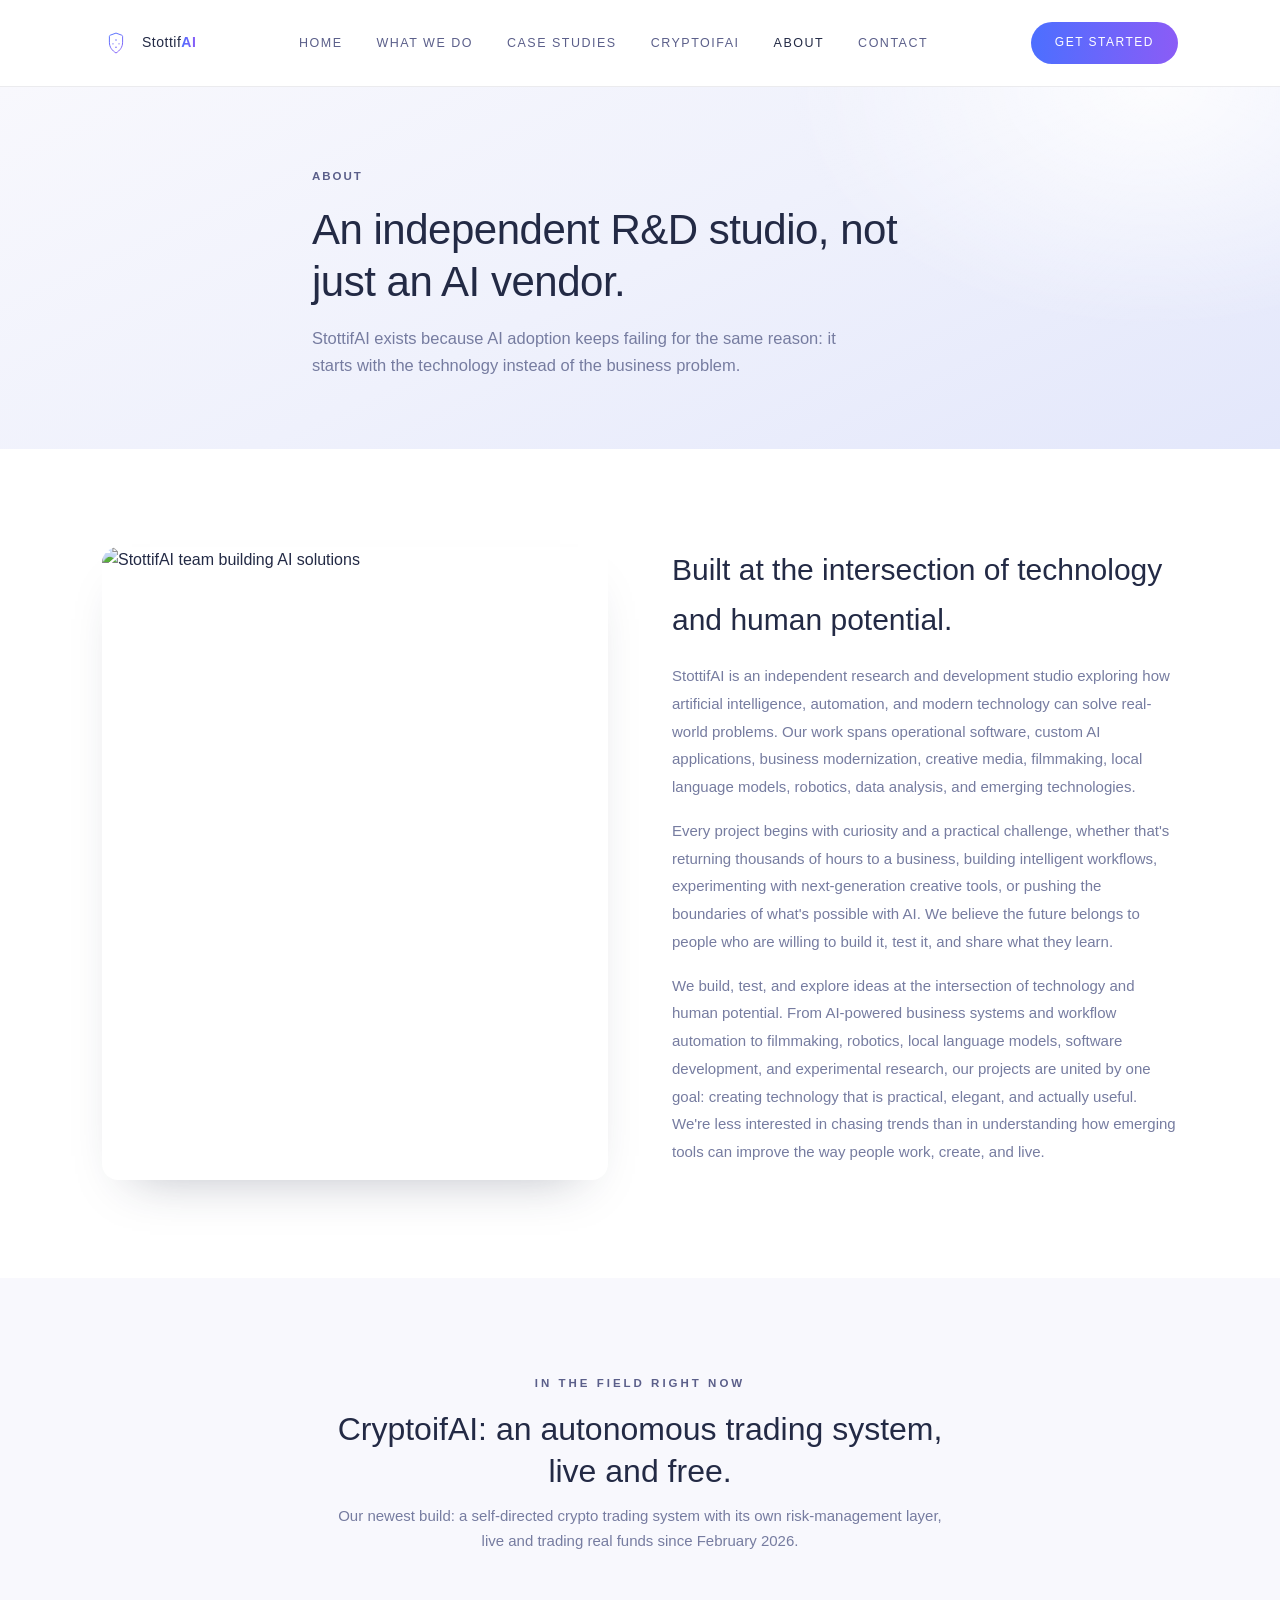
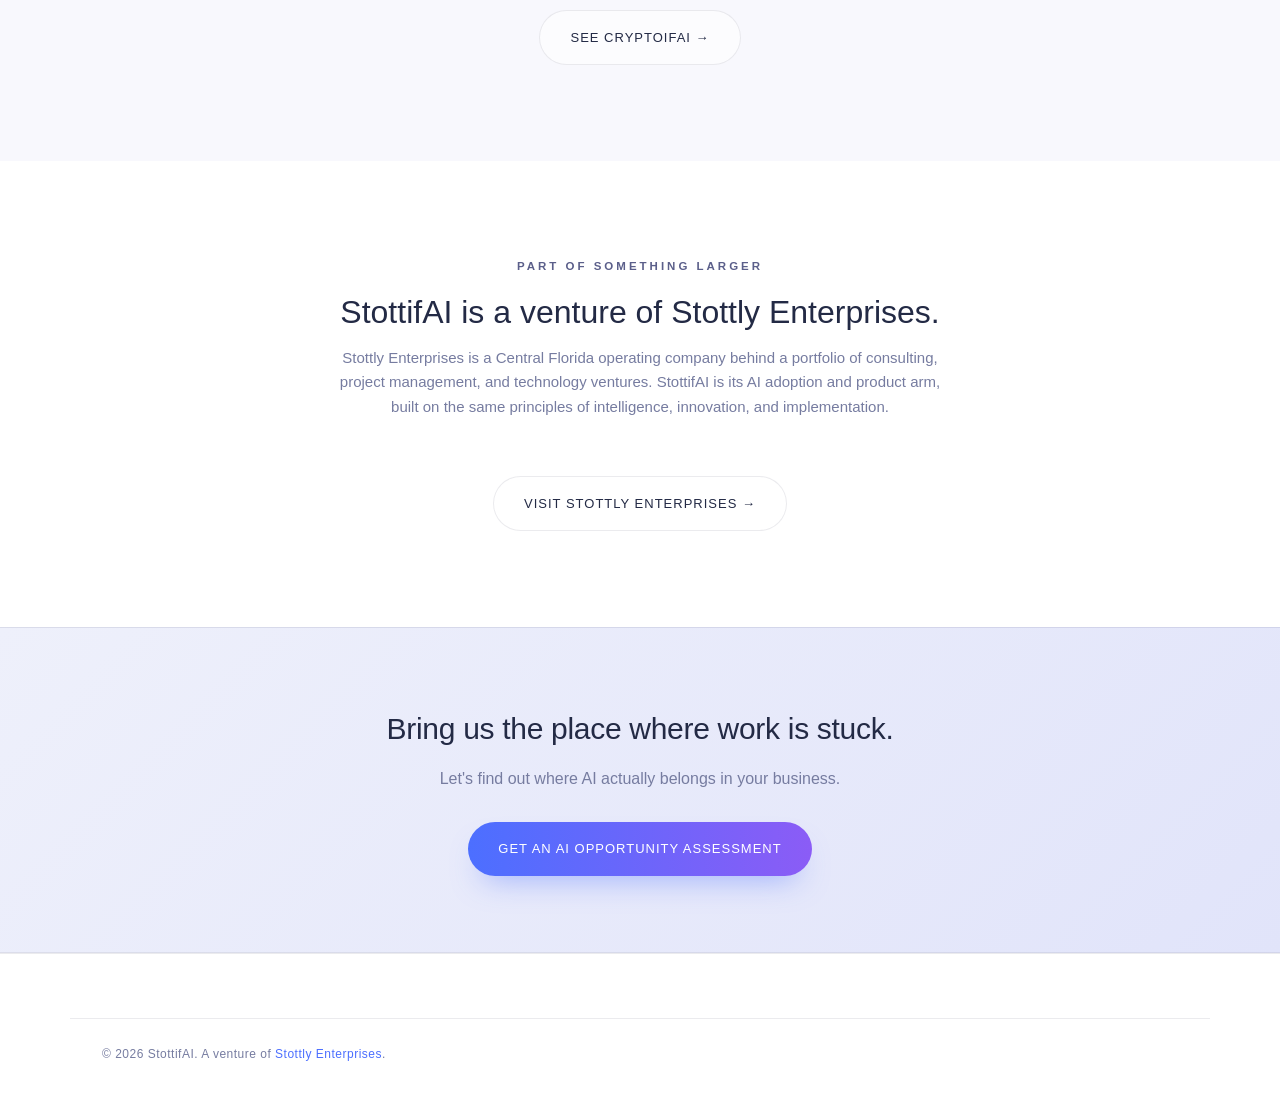
==== about.html @ e6753d16 "Initial StottifAI static site with nav" ====
<!DOCTYPE html>
<html lang="en">
<head>
<meta charset="UTF-8">
<meta name="viewport" content="width=device-width, initial-scale=1.0">
<title>About | StottifAI</title>
<link rel="stylesheet" href="stottifai-style.css">
</head>
<body>
<header class="site-header">
<nav>
  <a class="brand" href="index.html">
    <svg viewBox="0 0 1000 1000" xmlns="http://www.w3.org/2000/svg"><defs><linearGradient id="navgrad" gradientUnits="userSpaceOnUse" x1="264" y1="146" x2="736" y2="858"><stop offset="0%" stop-color="#4C6FFF"/><stop offset="100%" stop-color="#8B5CF6"/></linearGradient></defs><path d="M500,146 L706,222 C724,229 736,246 736,265 L736,470 C736,655 636,770 500,858 C364,770 264,655 264,470 L264,265 C264,246 276,229 294,222 Z" fill="none" stroke="url(#navgrad)" stroke-width="34" stroke-linejoin="round"/><g fill="url(#navgrad)"><circle cx="500" cy="390" r="26"/><circle cx="392" cy="530" r="24"/><circle cx="608" cy="530" r="24"/><circle cx="500" cy="650" r="28"/></g></svg>
    <span class="name">Stottif<b>AI</b></span>
  </a>
  <div class="nav-links"><a href="index.html">Home</a><a href="what-we-do.html">What We Do</a><a href="case-studies.html">Case Studies</a><a href="cryptoifai.html">CryptoifAI</a><a href="about.html" class="active">About</a><a href="contact.html">Contact</a></div>
  <a class="nav-cta" href="contact.html">Get Started</a>
</nav>
</header>

<section class="page-hero">
  <div class="page-hero-bg"></div>
  <div class="wrap page-hero-content">
    <div class="breadcrumb">About</div>
    <h1>An independent R&amp;D studio, not just an AI vendor.</h1>
    <p>StottifAI exists because AI adoption keeps failing for the same reason: it starts with the technology instead of the business problem.</p>
  </div>
</section>

<section class="section section-alt">
  <div class="wrap split">
    <img src="https://images.pexels.com/photos/29445973/pexels-photo-29445973.jpeg?auto=compress&cs=tinysrgb&w=900" alt="StottifAI team building AI solutions">
    <div>
      <h2>Built at the intersection of technology and human potential.</h2>
      <p>StottifAI is an independent research and development studio exploring how artificial intelligence, automation, and modern technology can solve real-world problems. Our work spans operational software, custom AI applications, business modernization, creative media, filmmaking, local language models, robotics, data analysis, and emerging technologies.</p>
      <p>Every project begins with curiosity and a practical challenge, whether that's returning thousands of hours to a business, building intelligent workflows, experimenting with next-generation creative tools, or pushing the boundaries of what's possible with AI. We believe the future belongs to people who are willing to build it, test it, and share what they learn.</p>
      <p>We build, test, and explore ideas at the intersection of technology and human potential. From AI-powered business systems and workflow automation to filmmaking, robotics, local language models, software development, and experimental research, our projects are united by one goal: creating technology that is practical, elegant, and actually useful. We're less interested in chasing trends than in understanding how emerging tools can improve the way people work, create, and live.</p>
    </div>
  </div>
</section>

<section class="section">
  <div class="wrap" style="text-align:center;">
    <div class="section-head" style="margin-left:auto;margin-right:auto;">
      <div class="section-label">In the Field Right Now</div>
      <h2>CryptoifAI: an autonomous trading system, live and free.</h2>
      <p>Our newest build: a self-directed crypto trading system with its own risk-management layer, live and trading real funds since February 2026.</p>
    </div>
    <a class="btn-secondary" href="cryptoifai.html">See CryptoifAI →</a>
  </div>
</section>

<section class="section section-alt">
  <div class="wrap" style="text-align:center;">
    <div class="section-head" style="margin-left:auto;margin-right:auto;">
      <div class="section-label">Part of Something Larger</div>
      <h2>StottifAI is a venture of Stottly Enterprises.</h2>
      <p>Stottly Enterprises is a Central Florida operating company behind a portfolio of consulting, project management, and technology ventures. StottifAI is its AI adoption and product arm, built on the same principles of intelligence, innovation, and implementation.</p>
    </div>
    <a class="btn-secondary" href="https://www.stottlyenterprises.com/">Visit Stottly Enterprises →</a>
  </div>
</section>

<section class="cta-band">
  <div class="wrap">
    <h2>Bring us the place where work is stuck.</h2>
    <p>Let's find out where AI actually belongs in your business.</p>
    <a class="btn-primary" href="contact.html">Get an AI Opportunity Assessment</a>
  </div>
</section>


<script src="https://helloskip.com/agent.js" data-agent-id="7RwCEiIXeglIzRmdTu8L"></script>
<footer>
  <div class="wrap footer-bottom">
    <div>&copy; 2026 StottifAI. A venture of <a href="https://www.stottlyenterprises.com/" style="color:var(--blue);font-weight:500;">Stottly Enterprises</a>.</div>
  </div>
</footer>
</body>
</html>
---- stottifai-style.css ----
:root{
  --ink:#232A45;
  --slate:#5B5F8A;
  --muted:#767CA0;
  --sky1:#F8F8FD;
  --sky2:#EEF0FB;
  --sky3:#E1E4FA;
  --blue:#4C6FFF;
  --violet:#8B5CF6;
  --line:rgba(35,42,69,0.09);
  --white:#FFFFFF;
}
*{box-sizing:border-box;margin:0;padding:0;}
html{-webkit-text-size-adjust:100%;text-size-adjust:100%;}
body{
  font-family:-apple-system,BlinkMacSystemFont,'Segoe UI',Helvetica,Arial,sans-serif;
  background:var(--sky1);
  color:var(--ink);
  line-height:1.65;
  font-weight:300;
}
a{text-decoration:none;color:inherit;}
img{max-width:100%;display:block;}
.wrap{max-width:1140px;margin:0 auto;padding:0 32px;}
.grad-text{background:linear-gradient(90deg,var(--blue),var(--violet));-webkit-background-clip:text;background-clip:text;color:transparent;font-weight:500;}

/* NAV (shared, non-hero) */
.site-header{background:var(--white);border-bottom:1px solid var(--line);position:sticky;top:0;z-index:50;}
.site-header nav{display:flex;align-items:center;justify-content:space-between;padding:22px 32px;max-width:1140px;margin:0 auto;}
.brand{display:flex;align-items:center;gap:12px;}
.brand svg{width:28px;height:28px;}
.brand .name{font-size:14px;letter-spacing:0.5px;color:var(--ink);font-weight:500;}
.brand .name b{font-weight:700;background:linear-gradient(90deg,var(--blue),var(--violet));-webkit-background-clip:text;background-clip:text;color:transparent;}
.nav-links{display:flex;gap:34px;font-size:12.5px;letter-spacing:1.5px;color:var(--slate);text-transform:uppercase;}
.nav-links a:hover,.nav-links a.active{color:var(--ink);}
.nav-cta{background:linear-gradient(90deg,var(--blue),var(--violet));color:#fff;padding:11px 24px;border-radius:30px;font-size:12px;letter-spacing:1.5px;text-transform:uppercase;font-weight:500;}
@media (max-width:860px){.nav-links{display:none;}}

/* PAGE HERO (interior) */
.page-hero{position:relative;overflow:hidden;padding:80px 0 70px;}
.page-hero-bg{position:absolute;inset:0;z-index:0;
  background:radial-gradient(ellipse 600px 400px at 90% 0%, rgba(255,255,255,0.85), transparent 60%),
  linear-gradient(155deg, #F8F8FD 0%, #EFF1FC 50%, #E3E7FB 100%);
}
.page-hero-content{position:relative;z-index:2;max-width:720px;}
.breadcrumb{font-size:11.5px;letter-spacing:2px;text-transform:uppercase;color:var(--slate);font-weight:600;margin-bottom:18px;}
.page-hero h1{font-size:42px;font-weight:200;color:var(--ink);line-height:1.25;margin-bottom:16px;letter-spacing:-0.5px;}
.page-hero p{font-size:16.5px;color:var(--muted);max-width:560px;}

/* HERO with constellation art (homepage only) */
.hero{position:relative;overflow:hidden;min-height:780px;display:flex;flex-direction:column;}
.hero-bg{position:absolute;inset:0;z-index:0;
  background:
    radial-gradient(ellipse 650px 480px at 85% 6%, rgba(255,255,255,0.9), transparent 60%),
    linear-gradient(155deg, #F8F8FD 0%, #EFF1FC 35%, #E3E7FB 65%, #D2D8F7 100%);
}
.hero-bg svg{position:absolute;inset:0;width:100%;height:100%;}
.hero header{position:relative;z-index:5;}
.hero-content{position:relative;z-index:5;flex:1;display:flex;flex-direction:column;align-items:center;justify-content:center;text-align:center;padding:60px 32px 100px;}
.eyebrow{display:inline-flex;align-items:center;gap:8px;font-size:11.5px;letter-spacing:2.5px;text-transform:uppercase;color:var(--slate);font-weight:500;margin-bottom:22px;border:1px solid var(--line);padding:8px 16px;border-radius:30px;background:rgba(255,255,255,0.6);}
.eyebrow::before{content:"";width:6px;height:6px;border-radius:50%;background:linear-gradient(90deg,var(--blue),var(--violet));}
.hero h1{font-size:52px;font-weight:200;max-width:760px;line-height:1.2;margin-bottom:24px;color:var(--ink);letter-spacing:-0.5px;}
.hero p{font-size:17px;color:var(--muted);max-width:500px;margin-bottom:40px;font-weight:300;}
.btn-row{display:flex;gap:16px;flex-wrap:wrap;}
.btn-primary{background:linear-gradient(90deg,var(--blue),var(--violet));color:#fff;padding:16px 30px;border-radius:30px;font-weight:500;font-size:13px;letter-spacing:1px;text-transform:uppercase;box-shadow:0 16px 30px -14px rgba(76,111,255,0.5);display:inline-block;}
.btn-secondary{border:1px solid var(--line);color:var(--ink);padding:16px 30px;border-radius:30px;font-weight:400;font-size:13px;letter-spacing:1px;text-transform:uppercase;background:rgba(255,255,255,0.6);display:inline-block;}

.stats{display:flex;gap:56px;margin-top:60px;padding-top:32px;border-top:1px solid var(--line);flex-wrap:wrap;justify-content:center;}
.stats div b{display:block;font-size:24px;font-weight:600;background:linear-gradient(90deg,var(--blue),var(--violet));-webkit-background-clip:text;background-clip:text;color:transparent;}
.stats div span{font-size:12.5px;color:var(--muted);letter-spacing:0.3px;}

.section{padding:96px 0;}
.section-alt{background:var(--white);}
.section-head{max-width:620px;margin:0 auto 56px;text-align:center;}
.section-head.left{margin:0 0 48px;text-align:left;}
.section-label{font-size:11.5px;text-transform:uppercase;letter-spacing:3px;color:var(--slate);font-weight:600;margin-bottom:16px;}
.section-head h2{font-size:32px;font-weight:200;color:var(--ink);line-height:1.3;margin-bottom:12px;}
.section-head p{color:var(--muted);font-size:15px;}

.pillars{display:grid;grid-template-columns:repeat(3,1fr);gap:20px;}
.pillar{background:var(--white);border:1px solid var(--line);border-radius:16px;padding:30px 26px;box-shadow:0 12px 30px -22px rgba(35,42,69,0.25);}
.pillar .icon{width:36px;height:36px;border-radius:10px;background:linear-gradient(135deg,var(--blue),var(--violet));margin-bottom:20px;}
.pillar h3{font-size:16px;font-weight:600;margin-bottom:10px;color:var(--ink);}
.pillar p{font-size:13.5px;color:var(--muted);}
.pillar.cta-pillar{background:linear-gradient(135deg,var(--sky3),var(--sky2));border-style:dashed;display:flex;flex-direction:column;justify-content:center;}
.pillar.cta-pillar h3{margin-bottom:8px;}
.pillar.cta-pillar p{margin-bottom:14px;}
.case-link{font-weight:600;color:var(--blue);font-size:13.5px;}

.case{background:var(--white);border-top:1px solid var(--line);border-bottom:1px solid var(--line);}
.case-inner{display:grid;grid-template-columns:0.95fr 1.05fr;gap:56px;align-items:center;padding:96px 0;}
.case-tag{display:inline-block;font-size:11px;letter-spacing:2.5px;text-transform:uppercase;color:var(--violet);font-weight:600;margin-bottom:18px;}
.case h2{font-size:32px;font-weight:200;margin-bottom:16px;color:var(--ink);}
.case p{color:var(--muted);font-size:15px;margin-bottom:28px;line-height:1.8;}
.case-panel{background:linear-gradient(160deg,var(--sky2),var(--sky1));border:1px solid var(--line);border-radius:16px;padding:32px;box-shadow:0 20px 44px -28px rgba(35,42,69,0.3);}
.case-panel .title{font-weight:600;font-size:12px;letter-spacing:2px;text-transform:uppercase;margin-bottom:18px;color:var(--ink);}
.feature-row{display:flex;align-items:center;gap:12px;padding:12px 0;border-bottom:1px solid var(--line);font-size:13.5px;color:var(--slate);}
.feature-row:last-child{border-bottom:none;}
.feature-row .dot{width:8px;height:8px;border-radius:50%;background:linear-gradient(135deg,var(--blue),var(--violet));flex-shrink:0;}

.testimonial{padding:100px 0;text-align:center;}
.testimonial blockquote{font-size:27px;font-weight:200;max-width:760px;margin:0 auto 22px;line-height:1.55;color:var(--ink);font-style:italic;}
.testimonial cite{font-size:12px;color:var(--muted);letter-spacing:2px;text-transform:uppercase;font-style:normal;}

.cta-band{background:linear-gradient(135deg,var(--sky2),var(--sky3));border-top:1px solid var(--line);border-bottom:1px solid var(--line);padding:76px 0;text-align:center;}
.cta-band h2{font-size:30px;font-weight:200;letter-spacing:-0.3px;margin-bottom:12px;color:var(--ink);}
.cta-band p{color:var(--muted);margin-bottom:30px;}

footer{padding:64px 0 32px;background:var(--white);border-top:1px solid var(--line);}
.footer-grid{display:grid;grid-template-columns:2fr 1fr 1fr 1fr;gap:32px;margin-bottom:40px;}
.footer-grid h4{color:var(--ink);font-size:12px;letter-spacing:2px;text-transform:uppercase;margin-bottom:18px;font-weight:600;}
.footer-grid ul{list-style:none;font-size:13.5px;color:var(--muted);}
.footer-grid li{margin-bottom:11px;}
.footer-grid a:hover{color:var(--ink);}
.parent-note{font-size:13px;color:var(--muted);max-width:280px;}
.parent-note b{color:var(--blue);}
.footer-bottom{border-top:1px solid var(--line);padding-top:26px;font-size:12px;display:flex;justify-content:space-between;color:var(--muted);letter-spacing:0.5px;}

/* --- Interior page components --- */
.split{display:grid;grid-template-columns:1fr 1fr;gap:64px;align-items:center;}
.split img{border-radius:16px;box-shadow:0 24px 50px -30px rgba(35,42,69,0.35);aspect-ratio:4/5;object-fit:cover;}
.split.reverse{direction:rtl;}
.split.reverse > *{direction:ltr;}
.split h2{font-size:30px;font-weight:200;margin-bottom:18px;color:var(--ink);}
.split p{font-size:15px;color:var(--muted);margin-bottom:16px;line-height:1.85;}

.service-block{display:grid;grid-template-columns:0.9fr 1.1fr;gap:56px;align-items:center;padding:70px 0;border-bottom:1px solid var(--line);}
.service-block.reverse{grid-template-columns:1.1fr 0.9fr;}
.service-block img{border-radius:16px;aspect-ratio:4/3;object-fit:cover;box-shadow:0 20px 44px -28px rgba(35,42,69,0.3);}
.service-block.reverse img{order:2;}
.service-block .num-tag{font-size:11px;letter-spacing:2px;color:var(--violet);font-weight:600;margin-bottom:14px;text-transform:uppercase;}
.service-block h3{font-size:26px;font-weight:200;margin-bottom:16px;color:var(--ink);}
.service-block p{font-size:15px;color:var(--muted);margin-bottom:20px;line-height:1.8;}
.service-block ul{list-style:none;}
.service-block li{font-size:14px;color:var(--slate);padding:9px 0;border-top:1px solid var(--line);display:flex;gap:10px;align-items:center;}
.service-block li::before{content:"";width:6px;height:6px;border-radius:50%;background:linear-gradient(135deg,var(--blue),var(--violet));flex-shrink:0;}

.case-detail{background:var(--white);border:1px solid var(--line);border-radius:20px;overflow:hidden;box-shadow:0 20px 50px -30px rgba(35,42,69,0.3);margin-bottom:32px;}
.case-detail img{aspect-ratio:16/9;object-fit:cover;}
.case-detail .body{padding:36px 40px;}
.case-detail .tag{font-size:11px;letter-spacing:2px;text-transform:uppercase;color:var(--violet);font-weight:600;margin-bottom:14px;}
.case-detail h3{font-size:24px;font-weight:200;margin-bottom:14px;color:var(--ink);}
.case-detail p{font-size:14.5px;color:var(--muted);margin-bottom:14px;line-height:1.8;}
.case-detail .thumbs{display:grid;grid-template-columns:repeat(4,1fr);gap:10px;margin-top:20px;}
.case-detail .thumbs img{border-radius:8px;aspect-ratio:3/4;object-fit:cover;}
.case-detail ul{list-style:none;margin-top:10px;}
.case-detail li{font-size:14px;color:var(--slate);padding:9px 0;border-top:1px solid var(--line);display:flex;gap:10px;align-items:center;}
.case-detail li::before{content:"";width:6px;height:6px;border-radius:50%;background:linear-gradient(135deg,var(--blue),var(--violet));flex-shrink:0;}

.team-grid{display:grid;grid-template-columns:repeat(3,1fr);gap:28px;}
.team-card img{border-radius:16px;aspect-ratio:1/1;object-fit:cover;margin-bottom:16px;}
.team-card h3{font-size:16px;font-weight:600;color:var(--ink);margin-bottom:4px;}
.team-card span{font-size:12.5px;color:var(--muted);letter-spacing:0.5px;}

.contact-grid{display:grid;grid-template-columns:1fr 1fr;gap:64px;}
.contact-info h2{font-size:28px;font-weight:200;margin-bottom:18px;color:var(--ink);}
.contact-info p{font-size:15px;color:var(--muted);margin-bottom:28px;line-height:1.8;}
.contact-detail{margin-bottom:20px;}
.contact-detail .label{font-size:11px;letter-spacing:2px;text-transform:uppercase;color:var(--slate);font-weight:600;margin-bottom:6px;}
.contact-detail .value{font-size:15px;color:var(--ink);}
.contact-form{background:var(--white);border:1px solid var(--line);border-radius:20px;padding:40px;box-shadow:0 20px 50px -30px rgba(35,42,69,0.3);}
.form-row{margin-bottom:20px;}
.form-row label{display:block;font-size:11.5px;letter-spacing:1.5px;text-transform:uppercase;color:var(--slate);margin-bottom:8px;font-weight:500;}
.form-row input, .form-row textarea, .form-row select{width:100%;border:1px solid var(--line);border-radius:10px;padding:13px 16px;font-family:inherit;font-size:14px;color:var(--ink);background:var(--sky1);}
.form-row textarea{min-height:110px;resize:vertical;}
.form-submit{background:linear-gradient(90deg,var(--blue),var(--violet));color:#fff;border:none;padding:15px 34px;border-radius:30px;font-weight:500;font-size:13px;letter-spacing:1.5px;text-transform:uppercase;cursor:pointer;width:100%;}

@media (max-width:900px){
  .split{grid-template-columns:1fr;}
  .split.reverse{direction:ltr;}
  .service-block, .service-block.reverse{grid-template-columns:1fr;}
  .service-block.reverse img{order:0;}
  .contact-grid{grid-template-columns:1fr;}
  .case-detail .thumbs{grid-template-columns:repeat(2,1fr);}
}
@media (max-width:860px){
  .hero h1{font-size:36px;}
  .pillars{grid-template-columns:1fr 1fr;}
  .case-inner{grid-template-columns:1fr;}
  .stats{gap:32px;}
  .footer-grid{grid-template-columns:1fr 1fr;}
  .team-grid{grid-template-columns:1fr;}
  .page-hero h1{font-size:30px;}
}
@media (max-width:600px){
  .pillars{grid-template-columns:1fr;}
  .footer-grid{grid-template-columns:1fr;gap:28px;}
  .stats{gap:28px;justify-content:flex-start;text-align:left;}
  .hero{min-height:0;}
  .hero-content{padding:48px 24px 72px;}
  .hero h1{font-size:30px;}
  .btn-row{flex-direction:column;align-items:stretch;}
  .btn-row .btn-primary,.btn-row .btn-secondary{text-align:center;}
}
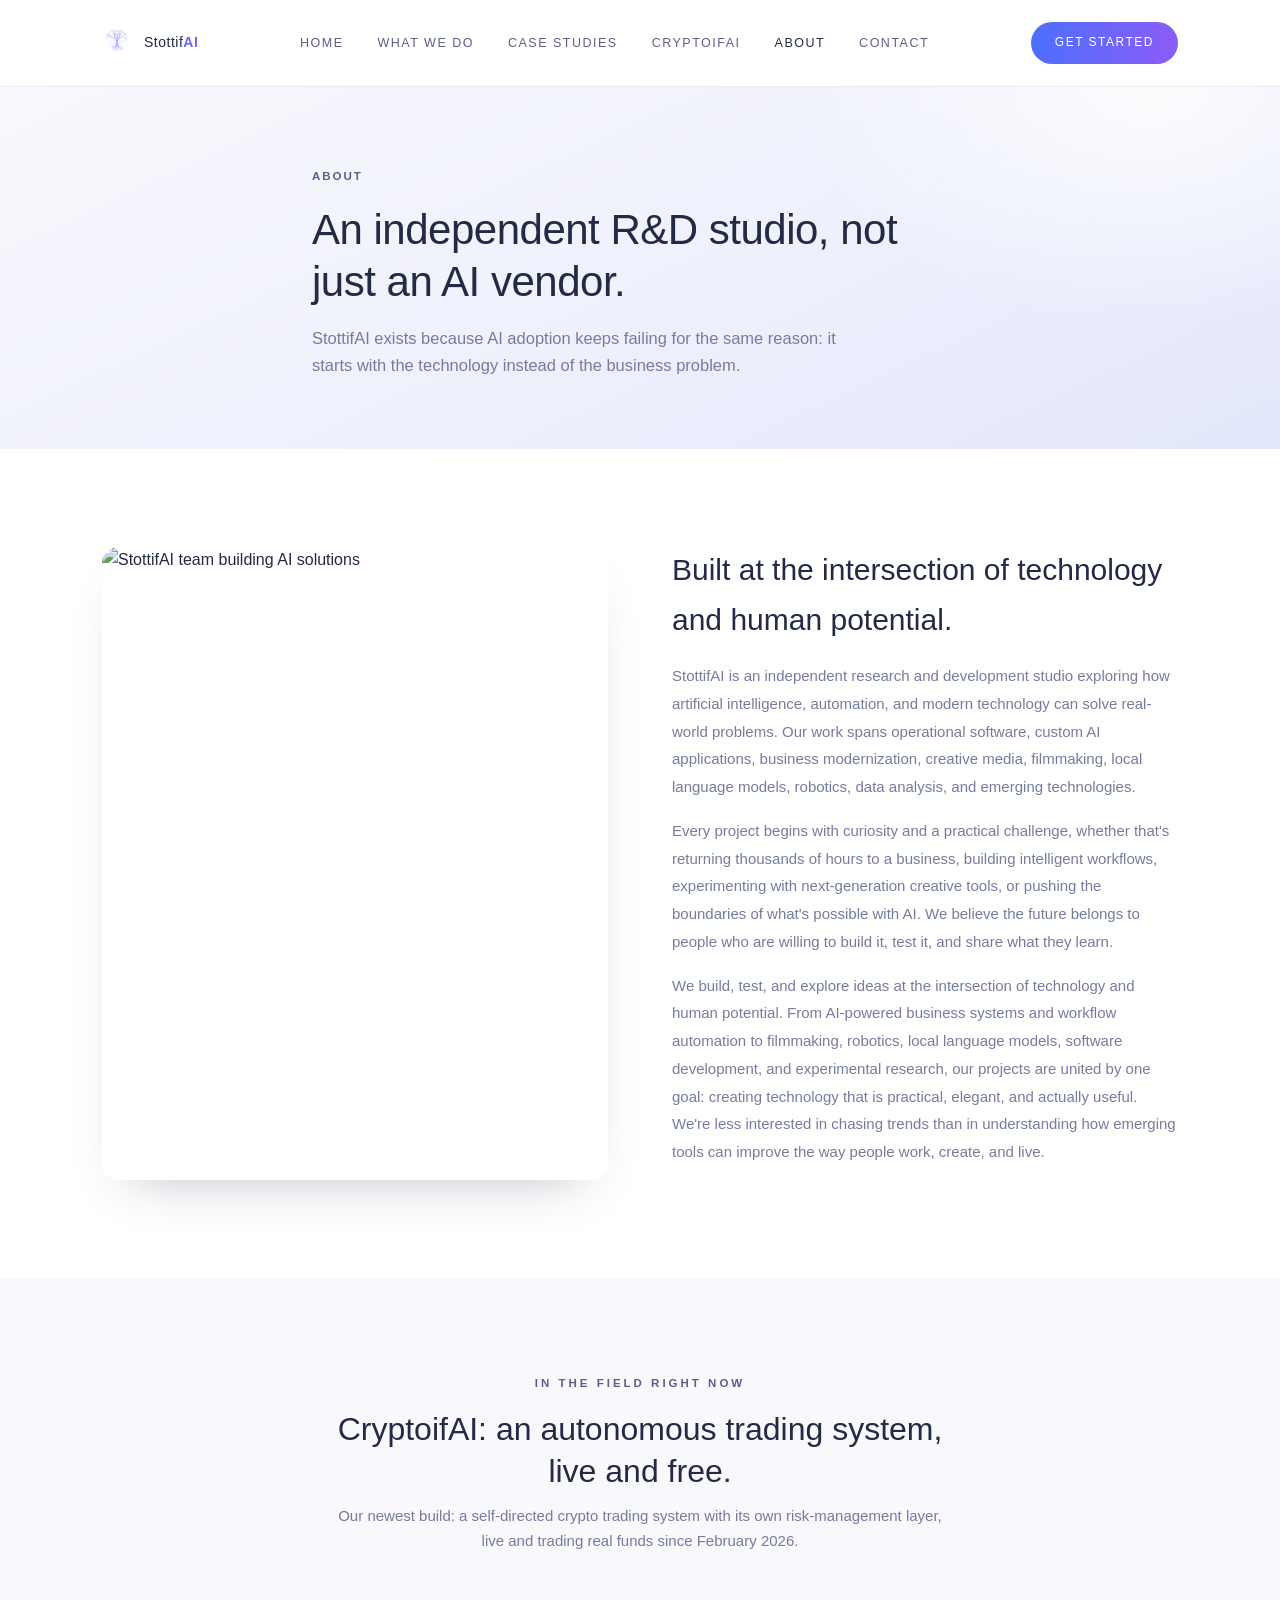
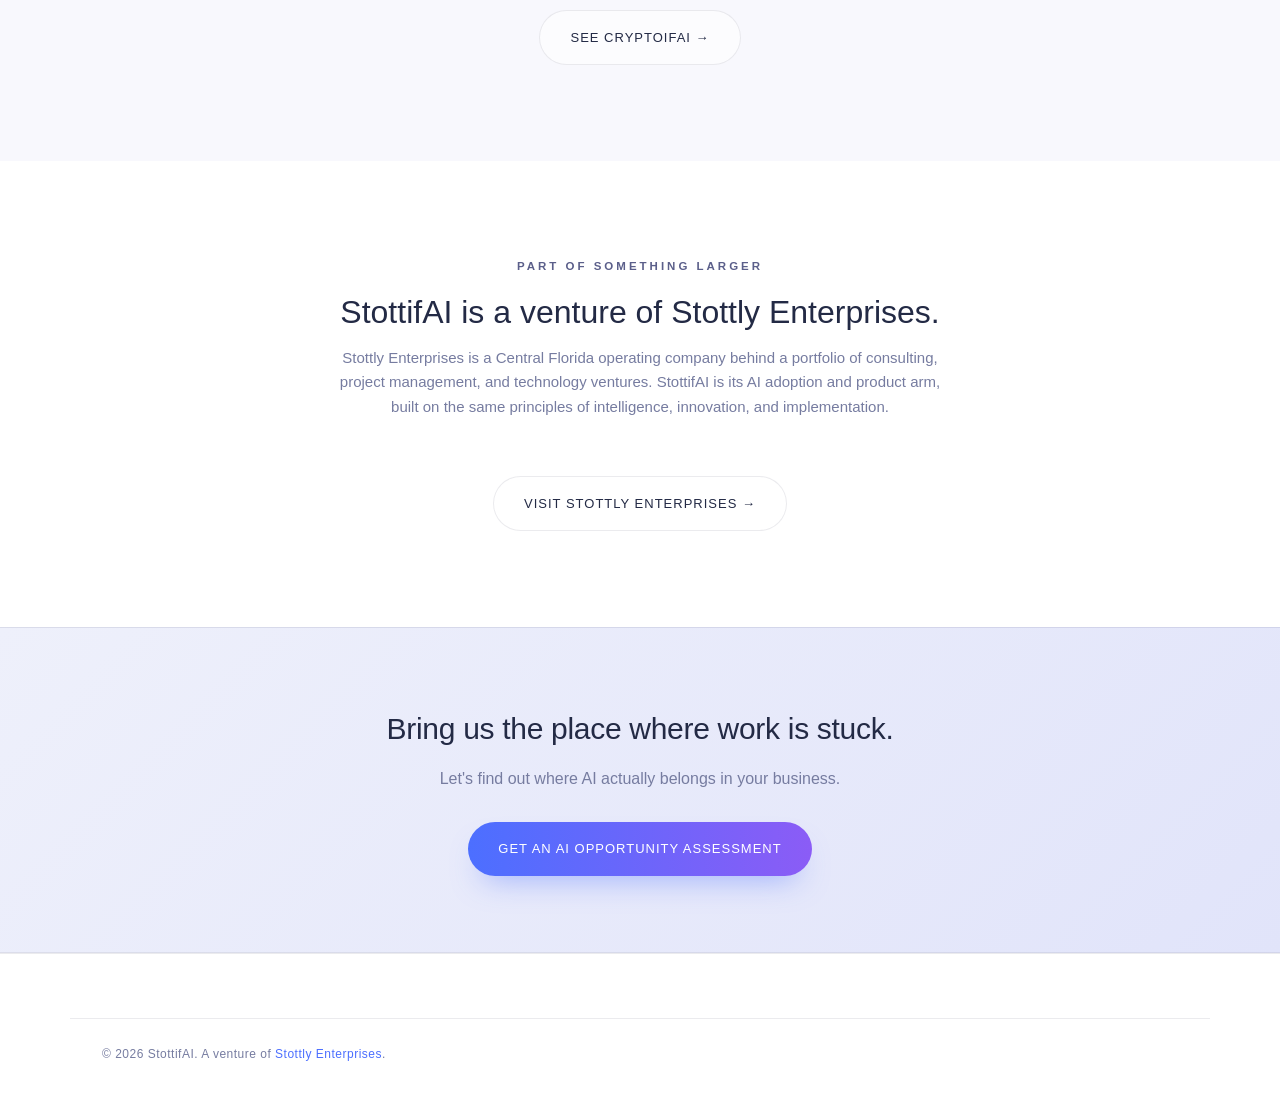
==== commit 609d26cc: "Add new StottifAI logo (Yggdrasil mark) to nav and favicon" ====
--- a/about.html
+++ b/about.html
@@ -5,12 +5,13 @@
 <meta name="viewport" content="width=device-width, initial-scale=1.0">
 <title>About | StottifAI</title>
 <link rel="stylesheet" href="stottifai-style.css">
+<link rel="icon" type="image/svg+xml" href="stottifai-logo.svg">
 </head>
 <body>
 <header class="site-header">
 <nav>
   <a class="brand" href="index.html">
-    <svg viewBox="0 0 1000 1000" xmlns="http://www.w3.org/2000/svg"><defs><linearGradient id="navgrad" gradientUnits="userSpaceOnUse" x1="264" y1="146" x2="736" y2="858"><stop offset="0%" stop-color="#4C6FFF"/><stop offset="100%" stop-color="#8B5CF6"/></linearGradient></defs><path d="M500,146 L706,222 C724,229 736,246 736,265 L736,470 C736,655 636,770 500,858 C364,770 264,655 264,470 L264,265 C264,246 276,229 294,222 Z" fill="none" stroke="url(#navgrad)" stroke-width="34" stroke-linejoin="round"/><g fill="url(#navgrad)"><circle cx="500" cy="390" r="26"/><circle cx="392" cy="530" r="24"/><circle cx="608" cy="530" r="24"/><circle cx="500" cy="650" r="28"/></g></svg>
+    <img src="stottifai-logo.svg" alt="StottifAI" style="width:30px;height:30px;display:block;">
     <span class="name">Stottif<b>AI</b></span>
   </a>
   <div class="nav-links"><a href="index.html">Home</a><a href="what-we-do.html">What We Do</a><a href="case-studies.html">Case Studies</a><a href="cryptoifai.html">CryptoifAI</a><a href="about.html" class="active">About</a><a href="contact.html">Contact</a></div>
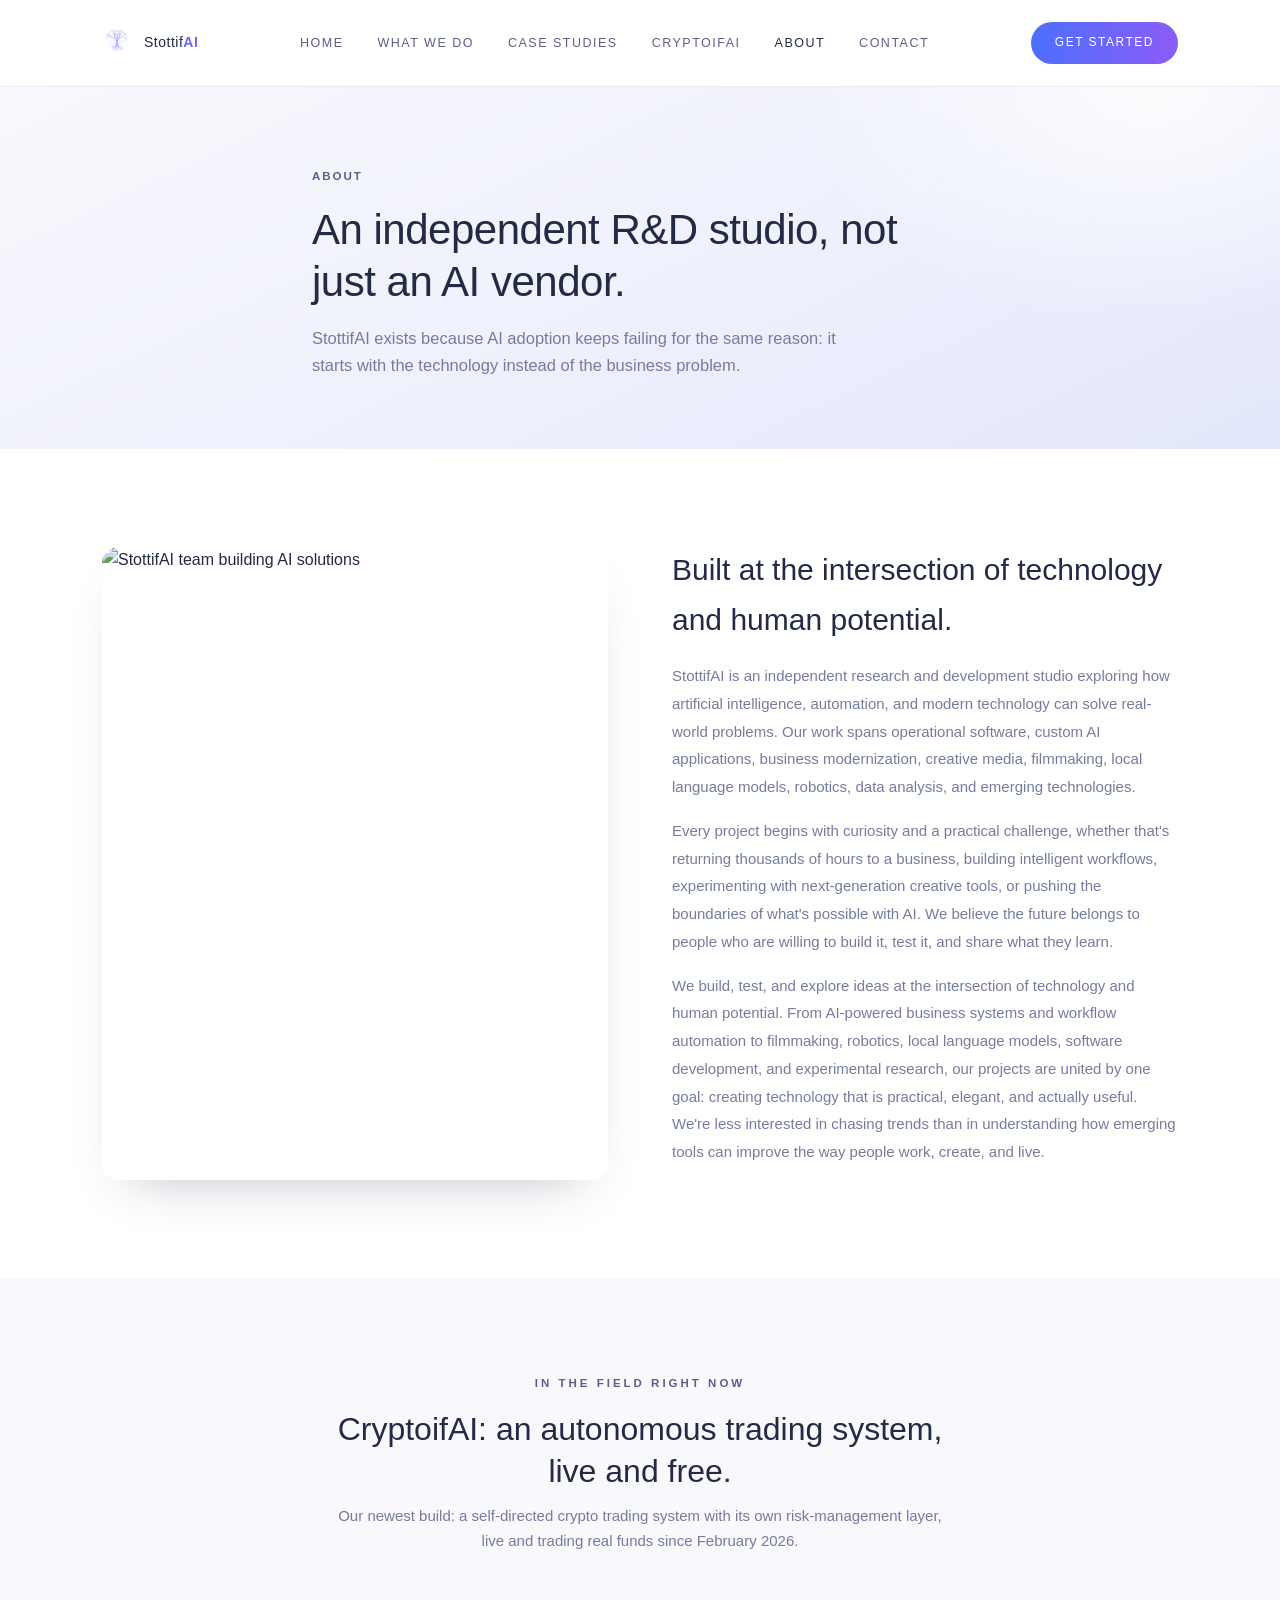
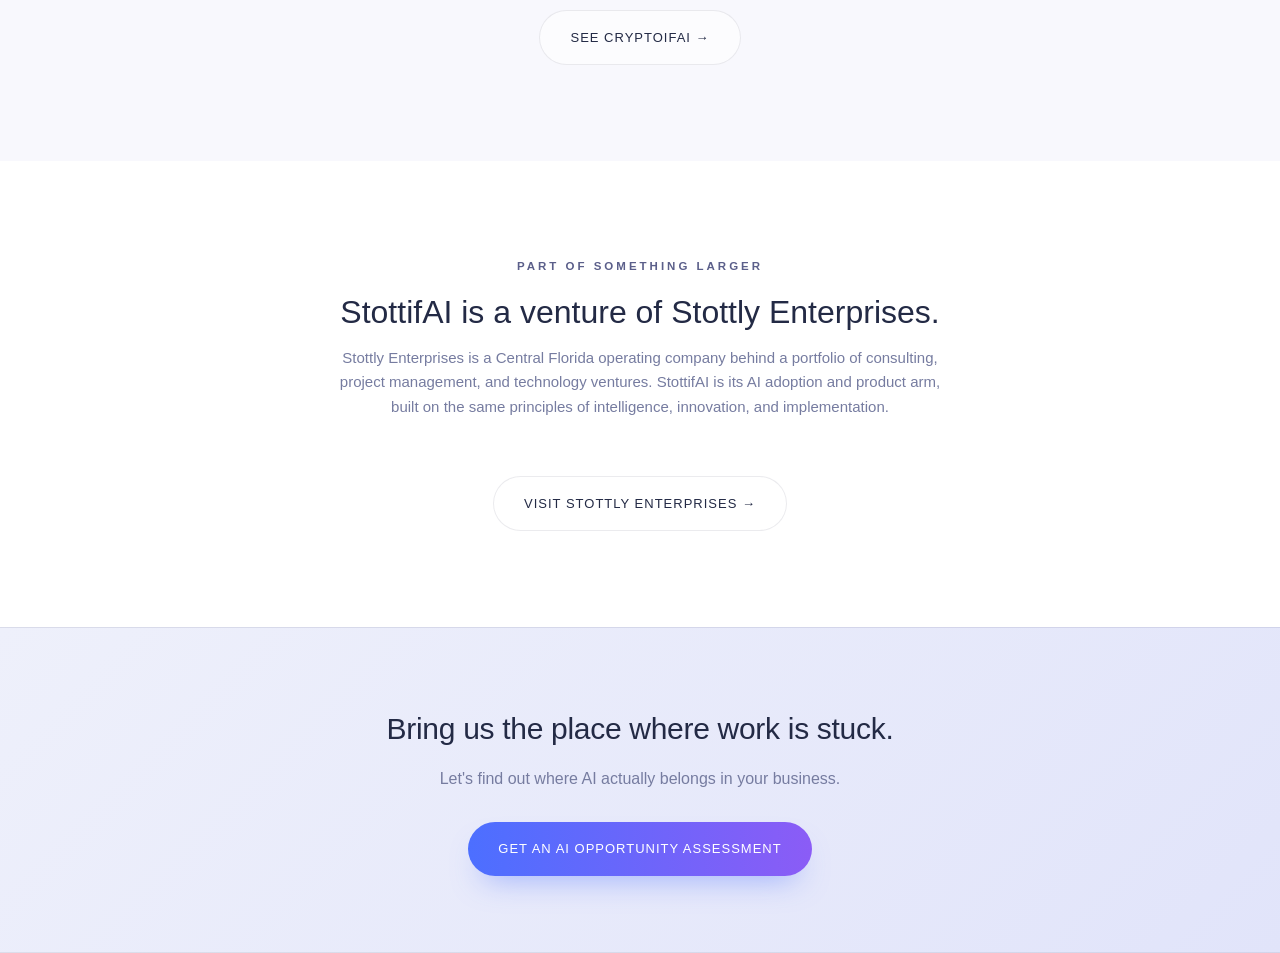
==== commit 04fc1266: "Add files via upload" ====
--- a/about.html
+++ b/about.html
@@ -72,10 +72,5 @@
 
 
 <script src="https://helloskip.com/agent.js" data-agent-id="7RwCEiIXeglIzRmdTu8L"></script>
-<footer>
-  <div class="wrap footer-bottom">
-    <div>&copy; 2026 StottifAI. A venture of <a href="https://www.stottlyenterprises.com/" style="color:var(--blue);font-weight:500;">Stottly Enterprises</a>.</div>
-  </div>
-</footer>
 </body>
 </html>
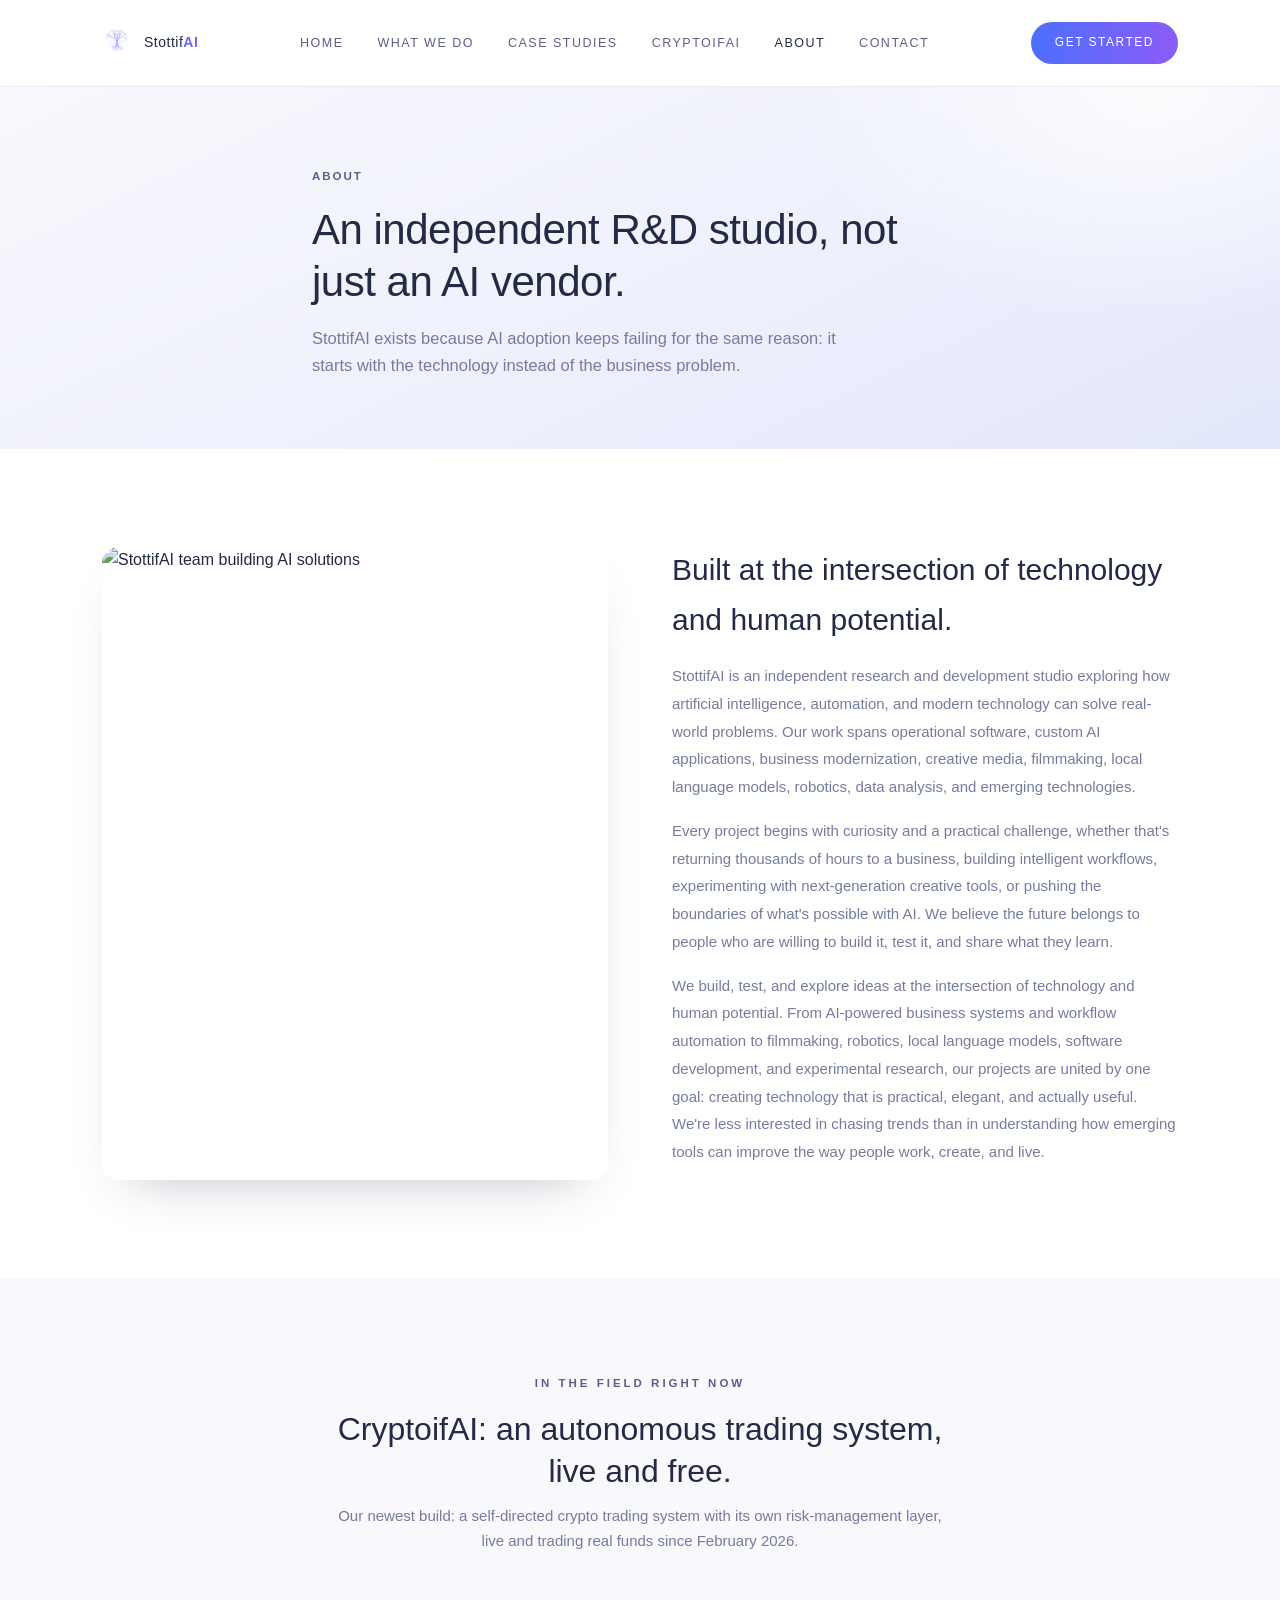
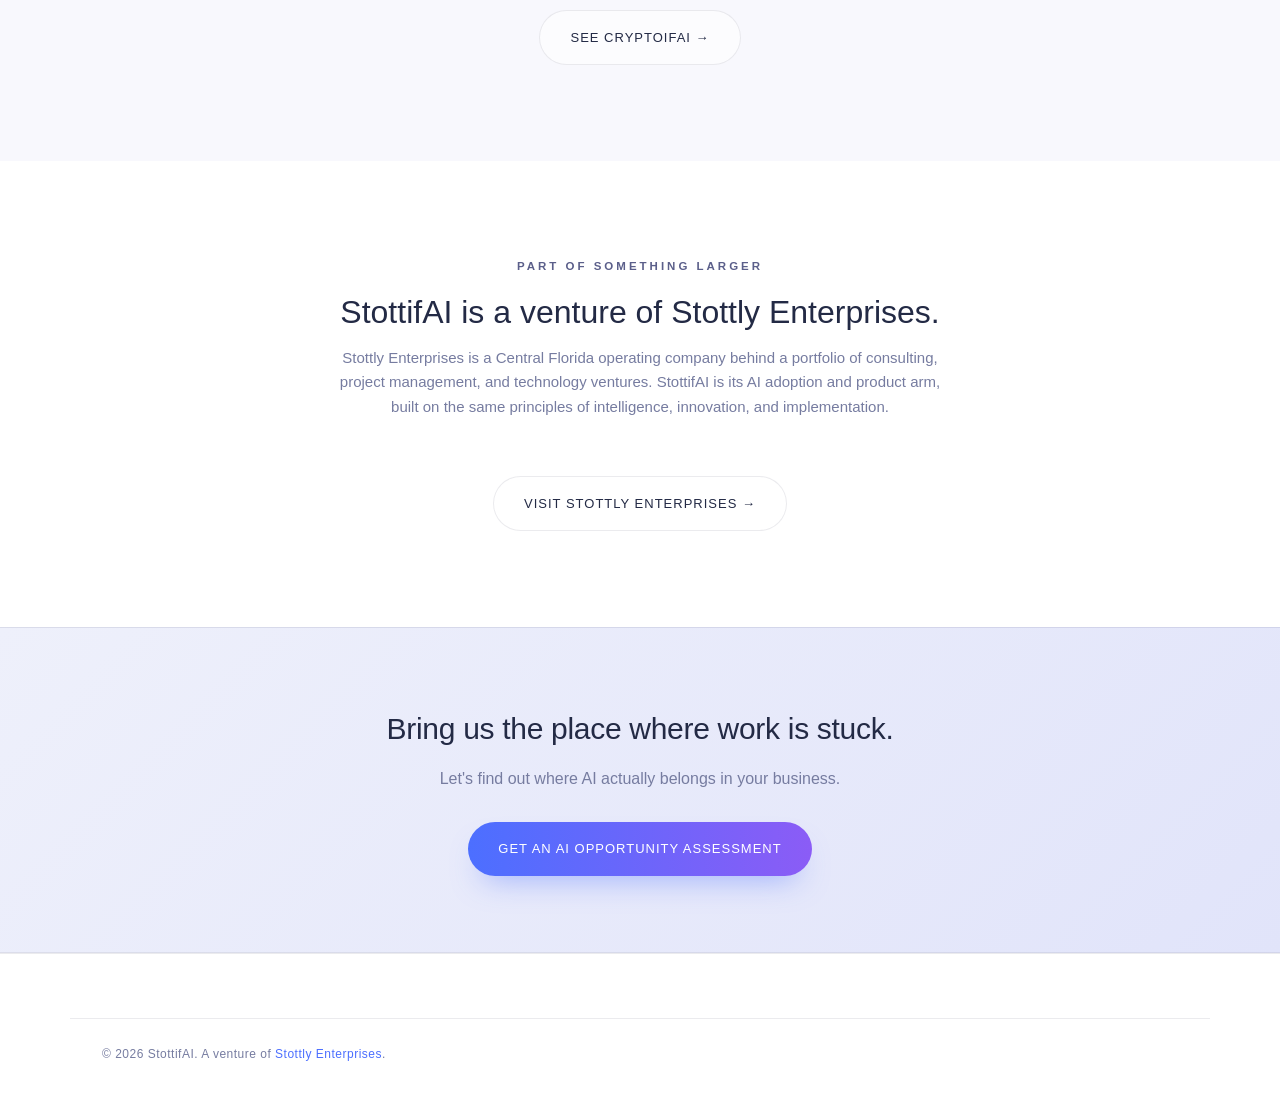
==== commit fb2e1d69: "Add files via upload" ====
--- a/about.html
+++ b/about.html
@@ -70,6 +70,11 @@
   </div>
 </section>
 
+<footer>
+  <div class="wrap footer-bottom">
+    <div>&copy; 2026 StottifAI. A venture of <a href="https://www.stottlyenterprises.com/" style="color:var(--blue);font-weight:500;">Stottly Enterprises</a>.</div>
+  </div>
+</footer>
 
 <script src="https://helloskip.com/agent.js" data-agent-id="7RwCEiIXeglIzRmdTu8L"></script>
 </body>
